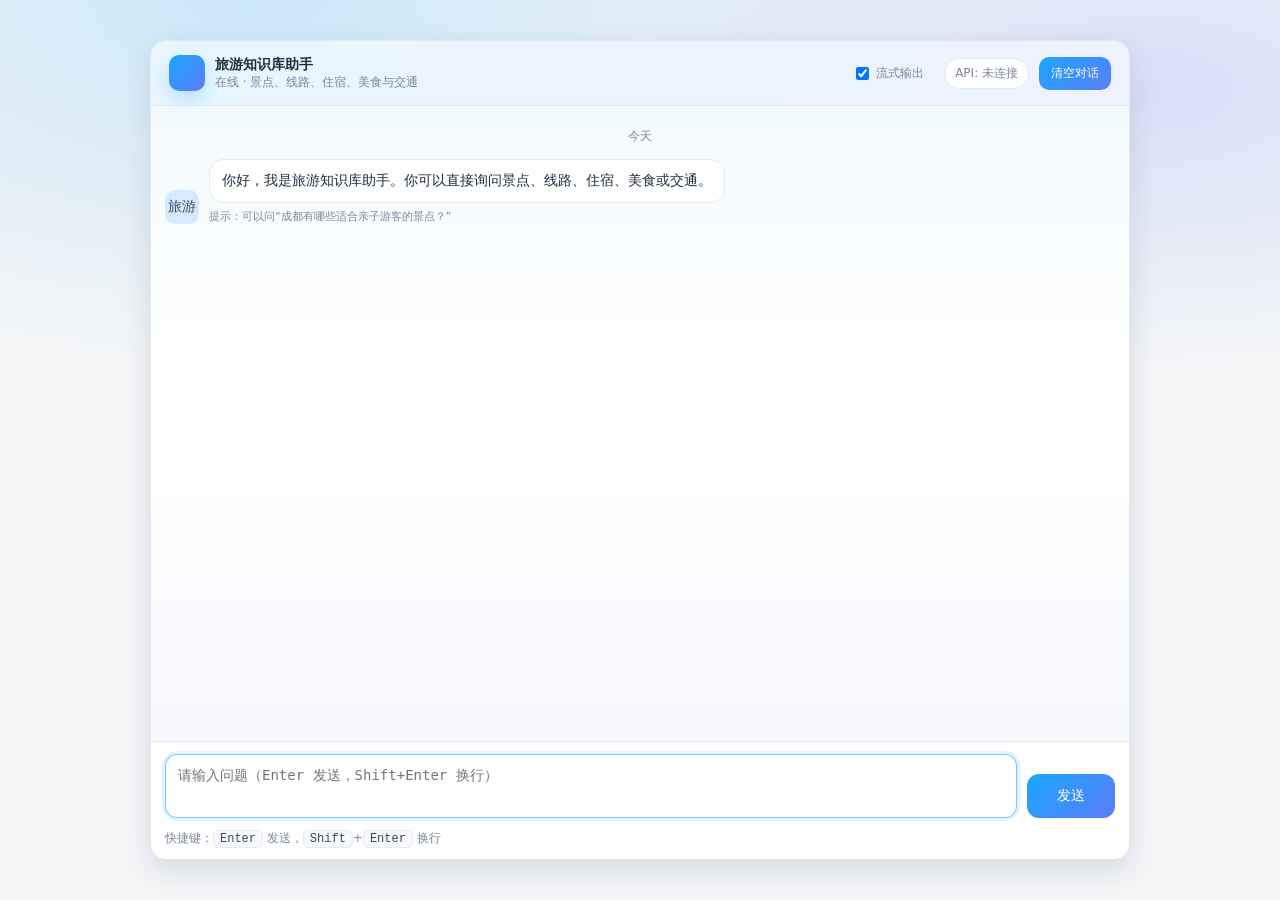
==== web/page/chat.html @ 91dfc3ae "feat: adapt knowledge base for travel" ====
<!DOCTYPE html>
<html lang="zh-CN">
<head>
  <meta charset="UTF-8" />
  <meta name="viewport" content="width=device-width,initial-scale=1.0" />
  <title>旅游知识库助手</title>
  <style>
    :root{
      --bg:#f3f5f7;
      --panel:#ffffff;
      --text:#1f2d3d;
      --muted:#7a869a;
      --brand:#1aa7ff;
      --brand2:#5b7cfa;
      --bubble-user:#1aa7ff;
      --bubble-bot:#ffffff;
      --border:#e6e9ef;
      --shadow:0 10px 30px rgba(31,45,61,.12);
    }
    *{box-sizing:border-box}
    body{
      margin:0;
      font-family: "Segoe UI", "Microsoft YaHei", system-ui, -apple-system, Arial, sans-serif;
      background: radial-gradient(1200px 600px at 20% 0%, rgba(26,167,255,.18), transparent 60%),
                  radial-gradient(1000px 500px at 90% 10%, rgba(91,124,250,.18), transparent 55%),
                  var(--bg);
      color:var(--text);
      height:100vh;
      display:flex;
      justify-content:center;
      align-items:center;
      padding:18px;
    }
    .app{
      width:100%;
      max-width:980px;
      height:min(820px, 92vh);
      background:var(--panel);
      border:1px solid var(--border);
      border-radius:16px;
      box-shadow:var(--shadow);
      overflow:hidden;
      display:flex;
      flex-direction:column;
    }
    .topbar{
      display:flex;
      align-items:center;
      gap:12px;
      padding:14px 18px;
      border-bottom:1px solid var(--border);
      background:linear-gradient(90deg, rgba(26,167,255,.10), rgba(91,124,250,.10));
    }
    .brand{
      display:flex;
      align-items:center;
      gap:10px;
      min-width:240px;
    }
    .logo{
      width:36px;height:36px;border-radius:10px;
      background:linear-gradient(135deg, var(--brand), var(--brand2));
      box-shadow:0 8px 18px rgba(26,167,255,.25);
    }
    .title{
      display:flex;
      flex-direction:column;
      line-height:1.1;
    }
    .title strong{font-size:14px}
    .title span{font-size:12px;color:var(--muted);margin-top:3px}
    .top-actions{
      margin-left:auto;
      display:flex;
      gap:10px;
      align-items:center;
    }
    .pill{
      font-size:12px;
      color:var(--muted);
      border:1px solid var(--border);
      padding:6px 10px;
      border-radius:999px;
      background:#fff;
    }
    .btn{
      border:none;
      background:linear-gradient(135deg, var(--brand), var(--brand2));
      color:#fff;
      padding:8px 12px;
      border-radius:10px;
      font-size:12px;
      cursor:pointer;
    }
    .btn:disabled{opacity:.6;cursor:not-allowed}

    .chat{
      flex:1;
      overflow:auto;
      padding:16px 14px 10px;
      background:linear-gradient(180deg, rgba(26,167,255,.05), transparent 40%),
                 linear-gradient(0deg, rgba(91,124,250,.05), transparent 45%);
    }
    .dayline{
      text-align:center;
      color:var(--muted);
      font-size:12px;
      margin:6px 0 14px;
    }
    .msg{
      display:flex;
      gap:10px;
      margin:10px 0;
      align-items:flex-end;
    }
    .msg.user{justify-content:flex-end}
    /* 关键：只让“消息内容容器”(排除头像)在 flex 中可伸缩，避免被压到“1 个字宽”导致竖排换行 */
    .msg > div:not(.avatar){
      flex:1;
      min-width:0;
    }
    .msg.user > div:not(.avatar){
      display:flex;
      flex-direction:column;
      align-items:flex-end;
    }
    .avatar{
      width:34px;height:34px;border-radius:10px;
      background:#e9eef7;
      display:flex;align-items:center;justify-content:center;
      font-size:14px;
      color:#3b4a5a;
      flex:0 0 auto;
    }
    .avatar.bot{background:linear-gradient(135deg, rgba(26,167,255,.18), rgba(91,124,250,.18))}
    .bubble{
      max-width:min(720px, 76%);
      display:inline-block;
      border-radius:14px;
      padding:10px 12px;
      border:1px solid var(--border);
      background:var(--bubble-bot);
      position:relative;
      line-height:1.55;
      font-size:14px;
      white-space:pre-wrap;
      overflow-wrap: break-word;
    }
    .msg.user .bubble{
      background:var(--bubble-user);
      color:#fff;
      border-color:transparent;
    }
    .meta{
      font-size:11px;
      color:var(--muted);
      margin-top:6px;
    }
    .msg.user .meta{color:rgba(255,255,255,.85)}
    details.progress{
      margin-top:8px;
      border:1px dashed rgba(122,134,154,.45);
      border-radius:12px;
      padding:8px 10px;
      background:rgba(122,134,154,.06);
    }
    details.progress summary{
      cursor:pointer;
      user-select:none;
      color:var(--muted);
      font-size:12px;
    }
    .progress ul{margin:8px 0 0 18px;padding:0}
    .progress li{margin:4px 0;font-size:12px;color:#56657a}

    .answer-images{
      margin-top:10px;
      display:flex;
      flex-direction:column;
      gap:10px;
    }
    .answer-images img{
      display: block;
      max-width: min(100%, 600px);
      max-height: 600px;
      width: auto;
      height: auto;
      border-radius:12px;
      border:1px solid var(--border);
      box-shadow:0 10px 24px rgba(31,45,61,.10);
      background:#fff;
    }
    .answer-images a{
      font-size:12px;
      color:var(--muted);
      text-decoration:none;
      word-break:break-all;
    }

    .typing{
      display:inline-flex;gap:6px;align-items:center;
    }
    .dot{
      width:7px;height:7px;border-radius:50%;
      background:#9aa6b2;
      animation:bounce 1.2s infinite ease-in-out;
    }
    .dot:nth-child(2){animation-delay:.15s}
    .dot:nth-child(3){animation-delay:.3s}
    @keyframes bounce{
      0%,80%,100%{transform:translateY(0);opacity:.6}
      40%{transform:translateY(-5px);opacity:1}
    }

    .composer{
      border-top:1px solid var(--border);
      padding:12px 14px;
      display:flex;
      gap:10px;
      align-items:flex-end;
      background:#fff;
    }
    textarea{
      flex:1;
      resize:none;
      min-height:44px;
      max-height:140px;
      padding:10px 12px;
      border-radius:12px;
      border:1px solid var(--border);
      outline:none;
      font-size:14px;
      line-height:1.5;
    }
    textarea:focus{border-color:rgba(26,167,255,.6); box-shadow:0 0 0 3px rgba(26,167,255,.12)}
    .send{
      width:88px;
      height:44px;
      border:none;
      border-radius:12px;
      cursor:pointer;
      font-size:14px;
      color:#fff;
      background:linear-gradient(135deg, var(--brand), var(--brand2));
    }
    .send:disabled{opacity:.6;cursor:not-allowed}
    .hint{
      padding:0 14px 12px;
      color:var(--muted);
      font-size:12px;
      background:#fff;
    }
    .kbd{
      font-family: ui-monospace, SFMono-Regular, Menlo, Monaco, Consolas, "Liberation Mono", monospace;
      border:1px solid var(--border);
      padding:1px 6px;
      border-radius:6px;
      background:#f7f9fc;
      color:#3b4a5a;
    }
  </style>
</head>
<body>
  <div class="app">
    <div class="topbar">
      <div class="brand">
        <div class="logo"></div>
        <div class="title">
          <strong>旅游知识库助手</strong>
          <span id="subTitle">在线 · 景点、线路、住宿、美食与交通</span>
        </div>
      </div>
      <div class="top-actions">
        <label style="font-size:12px;display:flex;align-items:center;gap:4px;cursor:pointer;user-select:none;color:var(--muted);margin-right:10px;">
          <input type="checkbox" id="streamToggle" checked> 流式输出
        </label>
        <span class="pill" id="apiPill">API: 未连接</span>
        <button class="btn" id="btnClear">清空对话</button>
      </div>
    </div>

    <div class="chat" id="chat">
      <div class="dayline">今天</div>
      <div class="msg bot">
        <div class="avatar bot">旅游</div>
        <div>
          <div class="bubble">你好，我是旅游知识库助手。你可以直接询问景点、线路、住宿、美食或交通。</div>
          <div class="meta">提示：可以问“成都有哪些适合亲子游客的景点？”</div>
        </div>
      </div>
    </div>

    <div class="composer">
      <textarea id="input" placeholder="请输入问题（Enter 发送，Shift+Enter 换行）"></textarea>
      <button class="send" id="send">发送</button>
    </div>
    <div class="hint">快捷键：<span class="kbd">Enter</span> 发送，<span class="kbd">Shift</span>+<span class="kbd">Enter</span> 换行</div>
  </div>

  <script>

    // 模拟后端API地址
    const API_BASE = 'http://127.0.0.1:8001';

    // 默认同源；如你把页面单独打开（file://），可改成 http://127.0.0.1:8001
    //const API_BASE = `${location.protocol}//${location.host}`.includes('http') ? `${location.protocol}//${location.host}` : 'http://127.0.0.1:8001';
    const chatEl = document.getElementById('chat');
    const inputEl = document.getElementById('input');
    const sendBtn = document.getElementById('send');
    const apiPill = document.getElementById('apiPill');
    const btnClear = document.getElementById('btnClear');
    const streamToggle = document.getElementById('streamToggle');

    // Session ID Logic
    let sessionId = localStorage.getItem('kb_session_id');
    if (!sessionId) {
      sessionId = 'sess-' + Math.random().toString(36).slice(2) + Date.now().toString(36);
      localStorage.setItem('kb_session_id', sessionId);
    }

    function scrollToBottom(){
      chatEl.scrollTop = chatEl.scrollHeight;
    }
    function nowTime(){
      const d = new Date();
      return d.toLocaleTimeString('zh-CN', {hour:'2-digit', minute:'2-digit'});
    }
    function formatTime(ts){
      if(!ts) return nowTime();
      const d = new Date(Number(ts) * 1000);
      if(Number.isNaN(d.getTime())) return nowTime();
      return d.toLocaleTimeString('zh-CN', {hour:'2-digit', minute:'2-digit'});
    }
    function escapeHtml(str){
      return String(str)
        .replaceAll('&','&amp;')
        .replaceAll('<','&lt;')
        .replaceAll('>','&gt;')
        .replaceAll('"','&quot;')
        .replaceAll("'","&#039;");
    }

    function isImageUrl(url){
      // 增加宽松度，有些 url 可能后面跟了奇怪的参数
      // 只要包含 .jpg .png 等扩展名，且后面是 ? # 或 结束，或者被某些标点截断前
      // 简单判断：路径部分以图片后缀结尾
      try {
        const u = new URL(url);
        return /\.(png|jpe?g|gif|webp|bmp|svg)$/i.test(u.pathname);
      } catch (e) {
        // 如果 new URL 失败（比如相对路径或非法字符），退回正则匹配
        return /\.(png|jpe?g|gif|webp|bmp|svg)(\?|#|$)/i.test(url || '');
      }
    }

    function normalizeUrl(rawUrl){
      const s = String(rawUrl || '').trim();
      if(!s) return '';
      // 尽量保留原始 URL，但把空格编码，避免 img src 失败
      return s.replace(/\s/g, '%20');
    }

    function dedupeKeepOrder(arr){
      const seen = new Set();
      const out = [];
      for(const x of (Array.isArray(arr) ? arr : [])){
        const v = String(x || '');
        if(!v) continue;
        if(seen.has(v)) continue;
        seen.add(v);
        out.push(v);
      }
      return out;
    }

    function extractUrlsLoose(text){
      const s = String(text || '');
      // 简单正则提取：匹配 http/https 开头，直到遇到空白字符
      // [^\s] 包含中文、特殊符号等，直到遇到换行或空格
      const regex = /(https?:\/\/[^\s]+)/g;
      const matches = s.match(regex) || [];
      const urls = [];
      
      // 去除首尾标点
      const trimTailPunct = (u) => String(u || '').replace(/[)\]}'">，。,;；\]】）＞]+$/g, '');
      const trimHeadPunct = (u) => String(u || '').replace(/^[<([{'"]+|^[＜（【\[]+/g, '');

      for(const m of matches){
        let u = trimHeadPunct(trimTailPunct(m));
        // 简单清洗可能混入的结尾
        if(u) urls.push(u);
      }
      return dedupeKeepOrder(urls);
    }

    function parseImagesFromTextLoosely(text){
      const urls = extractUrlsLoose(text).filter(isImageUrl);
      return dedupeKeepOrder(urls);
    }

    function findLastImageMarkerIndex(raw){
      const s = String(raw || '');
      // 支持多种写法：【图片】、【 图片 】、[图片]、[ 图片 ]
      const re = /【\s*图片\s*】|\[\s*图片\s*\]/g;
      let m;
      let lastIdx = -1;
      let lastLen = 0;
      while((m = re.exec(s)) !== null){
        lastIdx = m.index;
        lastLen = m[0].length;
      }
      return { idx: lastIdx, len: lastLen };
    }

    function parseAnswerAndImages(text){
      const raw = String(text || '');
      const { idx, len } = findLastImageMarkerIndex(raw);
      if(idx === -1) return { text: raw, images: [] };

      const before = raw.slice(0, idx).trimEnd();
      const after = raw.slice(idx + len).trim();
      const urls = [];

      // 优先按“每行一个 URL”的方式解析，允许 URL 中包含空格
      const lines = after.split(/\r?\n/).map(l => l.trim()).filter(Boolean);
      for(const line of lines){
        if(line.startsWith('http://') || line.startsWith('https://')){
          urls.push(line);
        }else{
          // 兼容同一行包含多个 URL 的情况
          const matches = extractUrlsLoose(line);
          for(const u of matches){
            urls.push(u);
          }
        }
      }

      // 去重保序 + 过滤图片链接
      const seen = new Set();
      const images = [];
      for(const u of urls){
        const normalized = normalizeUrl(u);
        if(!isImageUrl(normalized)) continue;
        if(seen.has(normalized)) continue;
        seen.add(normalized);
        images.push(normalized);
      }
      return { text: before, images };
    }

    function shouldShowImagesByAnswer(answerText){
      const t = String(answerText || '');
      // 常见“需要看图/见图/如下图”的表述
      const keywords = [
        '如图', '如下图', '见图', '见下图', '下图', '上图',
        '图片', '示意图', '结构图', '外观', '接线图', '电路图', '原理图', '安装图', '尺寸图', '截图'
      ];
      return keywords.some(k => t.includes(k));
    }

    function renderAnswerWithImages(containerEl, answerText, candidateImageUrls){
      const { text, images: imagesFromBlock } = parseAnswerAndImages(answerText);
      const candidates = Array.isArray(candidateImageUrls)
        ? candidateImageUrls.map(normalizeUrl).filter(isImageUrl)
        : [];
      const hasBlockImages = imagesFromBlock && imagesFromBlock.length > 0;
      
      // 使用宽松提取
      const looseImages = extractUrlsLoose(answerText).map(normalizeUrl).filter(isImageUrl);
      
      // 只要后端给了候选图片，就展示（避免答案没写“如图”但用户仍需要看图）
      // 或者从文本里提取到了图片 URL
      const shouldShow = hasBlockImages || (candidates.length > 0) || (looseImages.length > 0);
      
      // 优先级：Block 显式标记 > 后端候选 > 文本宽松提取
      // 注意：这里做个并集可能更好，防止漏掉
      const allImages = new Set([
          ...(hasBlockImages ? imagesFromBlock : []),
          ...candidates,
          ...looseImages
      ]);
      const images = Array.from(allImages);

      containerEl.textContent = '';

      if((text || '').trim().length > 0){
        const textEl = document.createElement('div');
        textEl.className = 'answer-text';
        textEl.textContent = text;
        containerEl.appendChild(textEl);
      }else{
        const textEl = document.createElement('div');
        textEl.className = 'answer-text';
        textEl.textContent = '（已完成，但未返回答案）';
        containerEl.appendChild(textEl);
      }

      if(images && images.length > 0){
        const imgWrap = document.createElement('div');
        imgWrap.className = 'answer-images';
        for(const url of images){
          const safeUrl = normalizeUrl(url);
          const img = document.createElement('img');
          img.loading = 'lazy';
          img.src = safeUrl;
          img.alt = '参考图片';
          img.referrerPolicy = 'no-referrer';
          img.addEventListener('error', () => {
            img.style.display = 'none';
          });
          imgWrap.appendChild(img);

          const link = document.createElement('a');
          link.href = safeUrl;
          link.target = '_blank';
          link.rel = 'noopener noreferrer';
          link.textContent = url;
          imgWrap.appendChild(link);
        }
        containerEl.appendChild(imgWrap);
      }
    }

    function addUserMsg(text){
      const html = `
        <div class="msg user">
          <div>
            <div class="bubble">${escapeHtml(text)}</div>
            <div class="meta">${nowTime()}</div>
          </div>
          <div class="avatar">我</div>
        </div>
      `;
      chatEl.insertAdjacentHTML('beforeend', html);
      scrollToBottom();
    }

    function addUserMsgWithTime(text, ts){
      const html = `
        <div class="msg user">
          <div>
            <div class="bubble">${escapeHtml(text)}</div>
            <div class="meta">${formatTime(ts)}</div>
          </div>
          <div class="avatar">我</div>
        </div>
      `;
      chatEl.insertAdjacentHTML('beforeend', html);
      scrollToBottom();
    }

    function addBotMsgWithTime(text, ts, imageUrls){
      const id = 'bot-his-' + Math.random().toString(36).slice(2);
      const html = `
        <div class="msg bot" id="${id}">
          <div class="avatar bot">知识库</div>
          <div>
            <div class="bubble"><div class="answer"></div></div>
            <div class="meta">${formatTime(ts)}</div>
          </div>
        </div>
      `;
      chatEl.insertAdjacentHTML('beforeend', html);
      const el = document.getElementById(id);
      if(el){
        const answerEl = el.querySelector('.answer');
        renderAnswerWithImages(answerEl, text || '', imageUrls || []);
      }
      scrollToBottom();
    }

    function addBotMsgSkeleton(){
      const id = 'bot-' + Math.random().toString(36).slice(2);
      const html = `
        <div class="msg bot" id="${id}">
          <div class="avatar bot">知识库</div>
          <div style="min-width: 180px;">
            <div class="bubble">
              <span class="typing"><span class="dot"></span><span class="dot"></span><span class="dot"></span></span>
              <details class="progress" open>
                <summary>阶段进度（等待中）</summary>
                <ul></ul>
              </details>
            </div>
            <div class="meta">${nowTime()}</div>
          </div>
        </div>
      `;
      chatEl.insertAdjacentHTML('beforeend', html);
      scrollToBottom();
      return document.getElementById(id);
    }

    function renderProgress(botMsgEl, doneList, runningList, status){
      const details = botMsgEl.querySelector('details.progress');
      const summary = details.querySelector('summary');
      const ul = details.querySelector('ul');
      const done = Array.isArray(doneList) ? doneList : [];
      const running = Array.isArray(runningList) ? runningList : [];
      const totalDone = done.length;
      const totalRun = running.length;

      const statusMap = {
        'processing': '处理中',
        'completed': '已完成',
        'failed': '失败',
        'pending': '等待中',
      };
      const displayStatus = statusMap[status] || status || 'unknown';

      summary.textContent = `阶段进度（已完成${totalDone}，进行中${totalRun}，状态：${displayStatus}）`;

      const lines = [
        ...done.map(x => `✅ ${x}`),
        ...running.map(x => `⏳ ${x}`)
      ];
      ul.innerHTML = '';
      if(lines.length === 0){
        ul.insertAdjacentHTML('beforeend', '<li>暂无进度</li>');
      }else{
        for(const line of lines){
          ul.insertAdjacentHTML('beforeend', `<li>${escapeHtml(line)}</li>`);
        }
      }
    }

    function finalizeBotAnswer(botMsgEl, answer, error, imageUrls){
      const bubble = botMsgEl.querySelector('.bubble');
      const progress = botMsgEl.querySelector('details.progress');
      const err = (error || '').trim();

      if(err){
        const progressEl = progress ? progress : null;
        if(progressEl) {
            progressEl.remove();
            progressEl.removeAttribute('open');
        }
        bubble.textContent = '';
        const errEl = document.createElement('div');
        errEl.className = 'answer';
        errEl.textContent = `抱歉，本次处理失败：\n${err}`;
        bubble.appendChild(errEl);
        if(progressEl) bubble.appendChild(progressEl);
        return;
      }

      const progressEl = progress ? progress : null;
      if(progressEl) {
        progressEl.remove();
        progressEl.removeAttribute('open'); // 完成后自动收起
      }
      bubble.textContent = '';
      const answerEl = document.createElement('div');
      answerEl.className = 'answer';
      bubble.appendChild(answerEl);
      renderAnswerWithImages(answerEl, answer || '', imageUrls || []);
      if(progressEl) bubble.appendChild(progressEl);
    }

    async function apiHealth(){
      try{
        const res = await fetch(`${API_BASE}/health`);
        if(!res.ok) throw new Error('health not ok');
        apiPill.textContent = `API: 已连接`;
      }catch(e){
        apiPill.textContent = `API: 未连接`;
      }
    }

    async function loadHistory(){
      try{
        const res = await fetch(`${API_BASE}/history/${sessionId}`);
        if(!res.ok) return;
        const data = await res.json();
        const items = Array.isArray(data.items) ? data.items : [];
        if(items.length === 0) return;
        // 保留首条欢迎消息，其余先清空再渲染历史
        const nodes = Array.from(chatEl.querySelectorAll('.msg'));
        for(let i=1;i<nodes.length;i++) nodes[i].remove();
        for(const item of items){
          if(item.role === 'user'){
            addUserMsgWithTime(item.text || '', item.ts);
          }else{
            addBotMsgWithTime(item.text || '', item.ts, item.image_urls || []);
          }
        }
        scrollToBottom();
      }catch(_){}
    }

    async function submitQuery(text){
      const isStream = streamToggle.checked;
      const res = await fetch(`${API_BASE}/query`, {
        method: 'POST',
        headers: {'Content-Type':'application/json'},
        body: JSON.stringify({
          query: text,
          session_id: sessionId,
          is_stream: isStream
        })
      });
      if(!res.ok){
        const msg = await res.text();
        throw new Error(msg || '请求失败');
      }
      return await res.json();
    }

    async function poll(taskId, botMsgEl){
      const typing = botMsgEl.querySelector('.typing');
      const interval = setInterval(async () => {
        try{
          const res = await fetch(`${API_BASE}/status/${taskId}`);
          const data = await res.json();
          renderProgress(botMsgEl, data.done_list, data.running_list, data.status);

          if(data.status === 'completed'){
            if(typing) typing.remove();
            finalizeBotAnswer(botMsgEl, data.answer, data.error, data.image_urls || []);
            clearInterval(interval);
            sendBtn.disabled = false;
          }else if(data.status === 'failed'){
            if(typing) typing.remove();
            finalizeBotAnswer(botMsgEl, data.answer, data.error || 'failed', data.image_urls || []);
            clearInterval(interval);
            sendBtn.disabled = false;
          }
        }catch(e){
          // 轮询错误不立刻终止，让用户稍后重试
        }
      }, 1200);
    }

    async function onSend(){
      console.log('[perf] A onSend start', performance.now());
      const text = (inputEl.value || '').trim();
      if(!text) return;
      inputEl.value = '';
      addUserMsg(text);
      const botMsgEl = addBotMsgSkeleton();
      sendBtn.disabled = true;

      try{
        const isStream = streamToggle.checked;
        console.log('[perf] B submitQuery start', performance.now(), { isStream });
        const data = await submitQuery(text);
        console.log('[perf] B submitQuery end', performance.now(), data);
        
        // 渲染初始状态
        renderProgress(botMsgEl, [], [], 'pending');

        if (!isStream) {
          // 非流式：直接拿到结果
          // data: { session_id, answer, done_list, error, message }
          renderProgress(botMsgEl, data.done_list || [], [], 'completed');
          finalizeBotAnswer(botMsgEl, data.answer, data.error, data.image_urls || []);
          sendBtn.disabled = false;
          return;
        }

        // 流式：SSE
        const { session_id } = data; // 此时 backend 返回 session_id
        
        const bubble = botMsgEl.querySelector('.bubble');
        let answerEl = bubble.querySelector('.answer');
        if(!answerEl){
          answerEl = document.createElement('div');
          answerEl.className = 'answer';
          bubble.insertBefore(answerEl, bubble.firstChild);
        }

        const es = new EventSource(`${API_BASE}/stream/${session_id}`);
        console.log('[perf] C EventSource created', performance.now(), { session_id });
        let rawAnswerText = '';

        es.addEventListener('progress', (e) => {
          try{
            const d = JSON.parse(e.data || '{}');
            renderProgress(botMsgEl, d.done_list, d.running_list, d.status);
            // 当进度状态已完成时，提前结束“...”等待态
            if(d && d.status === 'completed'){
              const typing = botMsgEl.querySelector('.typing');
              if(typing) typing.remove();
              // 防止后端未发送 final 导致按钮一直禁用
              sendBtn.disabled = false;
            }
          }catch(_){}
        });

        es.addEventListener('delta', (e) => {
          try{
            const d = JSON.parse(e.data || '{}');
            const delta = d.delta || '';
            if(delta){
              rawAnswerText += delta;
              // 即使后端未发送 final，也尽可能在流式过程中渲染图片
              renderAnswerWithImages(answerEl, rawAnswerText, []);
              scrollToBottom();
            }
          }catch(_){}
        });

        es.addEventListener('final', (e) => {
          const typing = botMsgEl.querySelector('.typing');
          if(typing) typing.remove();
          // 收起进度条
          const progress = botMsgEl.querySelector('details.progress');
          if(progress) progress.removeAttribute('open');
          
          try{
            const d = JSON.parse(e.data || '{}');
            // 流式 delta 可能不包含“【图片】/图片列表”，最终包的 d.answer 才是完整答案；优先使用 d.answer
            const finalText = (d && typeof d.answer === 'string' && d.answer.trim().length > 0) ? d.answer : (rawAnswerText || answerEl.textContent || '');
            renderAnswerWithImages(answerEl, finalText, d.image_urls || []);
          }catch(_){}
          es.close();
          sendBtn.disabled = false;
        });

        es.addEventListener('final_answer', (e) => {
           // 响应用户的 final_answer 信号，确保图片渲染
          const typing = botMsgEl.querySelector('.typing');
          if(typing) typing.remove();
          const progress = botMsgEl.querySelector('details.progress');
          if(progress) progress.removeAttribute('open');
          
          try{
            const d = JSON.parse(e.data || '{}');
            const finalText = (d && typeof d.answer === 'string' && d.answer.trim().length > 0) ? d.answer : (rawAnswerText || answerEl.textContent || '');
            renderAnswerWithImages(answerEl, finalText, d.image_urls || []);
          }catch(_){}
          es.close();
          sendBtn.disabled = false;
        });

        es.addEventListener('error', (e) => {
          const typing = botMsgEl.querySelector('.typing');
          if(typing) typing.remove();
          // 收起进度条
          const progress = botMsgEl.querySelector('details.progress');
          if(progress) progress.removeAttribute('open');

          try{
            const msg = e && e.data ? (JSON.parse(e.data).error || 'SSE 连接中断/失败') : 'SSE 连接中断/失败';
            rawAnswerText += `\n\n（错误：${msg}）`;
            renderAnswerWithImages(answerEl, rawAnswerText, []);
          }catch(_){
            rawAnswerText += `\n\n（错误：SSE 连接中断/失败）`;
            renderAnswerWithImages(answerEl, rawAnswerText, []);
          }
          es.close();
          sendBtn.disabled = false;
        });
      }catch(e){
        const bubble = botMsgEl.querySelector('.bubble');
        const progress = botMsgEl.querySelector('details.progress');
        const typing = botMsgEl.querySelector('.typing');
        if(typing) typing.remove();
        bubble.innerHTML = `请求失败：${escapeHtml(e.message || e)}\n\n` + progress.outerHTML;
        sendBtn.disabled = false;
      }
    }

    sendBtn.addEventListener('click', onSend);
    inputEl.addEventListener('keydown', (e) => {
      if(e.key === 'Enter' && !e.shiftKey){
        e.preventDefault();
        onSend();
      }
    });
    btnClear.addEventListener('click', async () => {
      if(!confirm('确定要清空当前会话的历史记录吗？这将无法恢复。')) return;

      try {
        const res = await fetch(`${API_BASE}/history/${sessionId}`, { method: 'DELETE' });
        if(!res.ok) {
           console.error("Failed to clear history backend, status:", res.status);
           alert('服务端清空失败，仅清空本地显示');
        }
      } catch(e) {
        console.error("Failed to clear history backend", e);
        alert('服务端清空失败，仅清空本地显示');
      }

      // 清空除首条欢迎消息外的内容
      const nodes = Array.from(chatEl.querySelectorAll('.msg'));
      for(let i=1;i<nodes.length;i++) nodes[i].remove();
      scrollToBottom();
    });

    apiHealth();
    setInterval(apiHealth, 5000);
    loadHistory();
    setTimeout(() => inputEl.focus(), 200);
  </script>
</body>
</html>
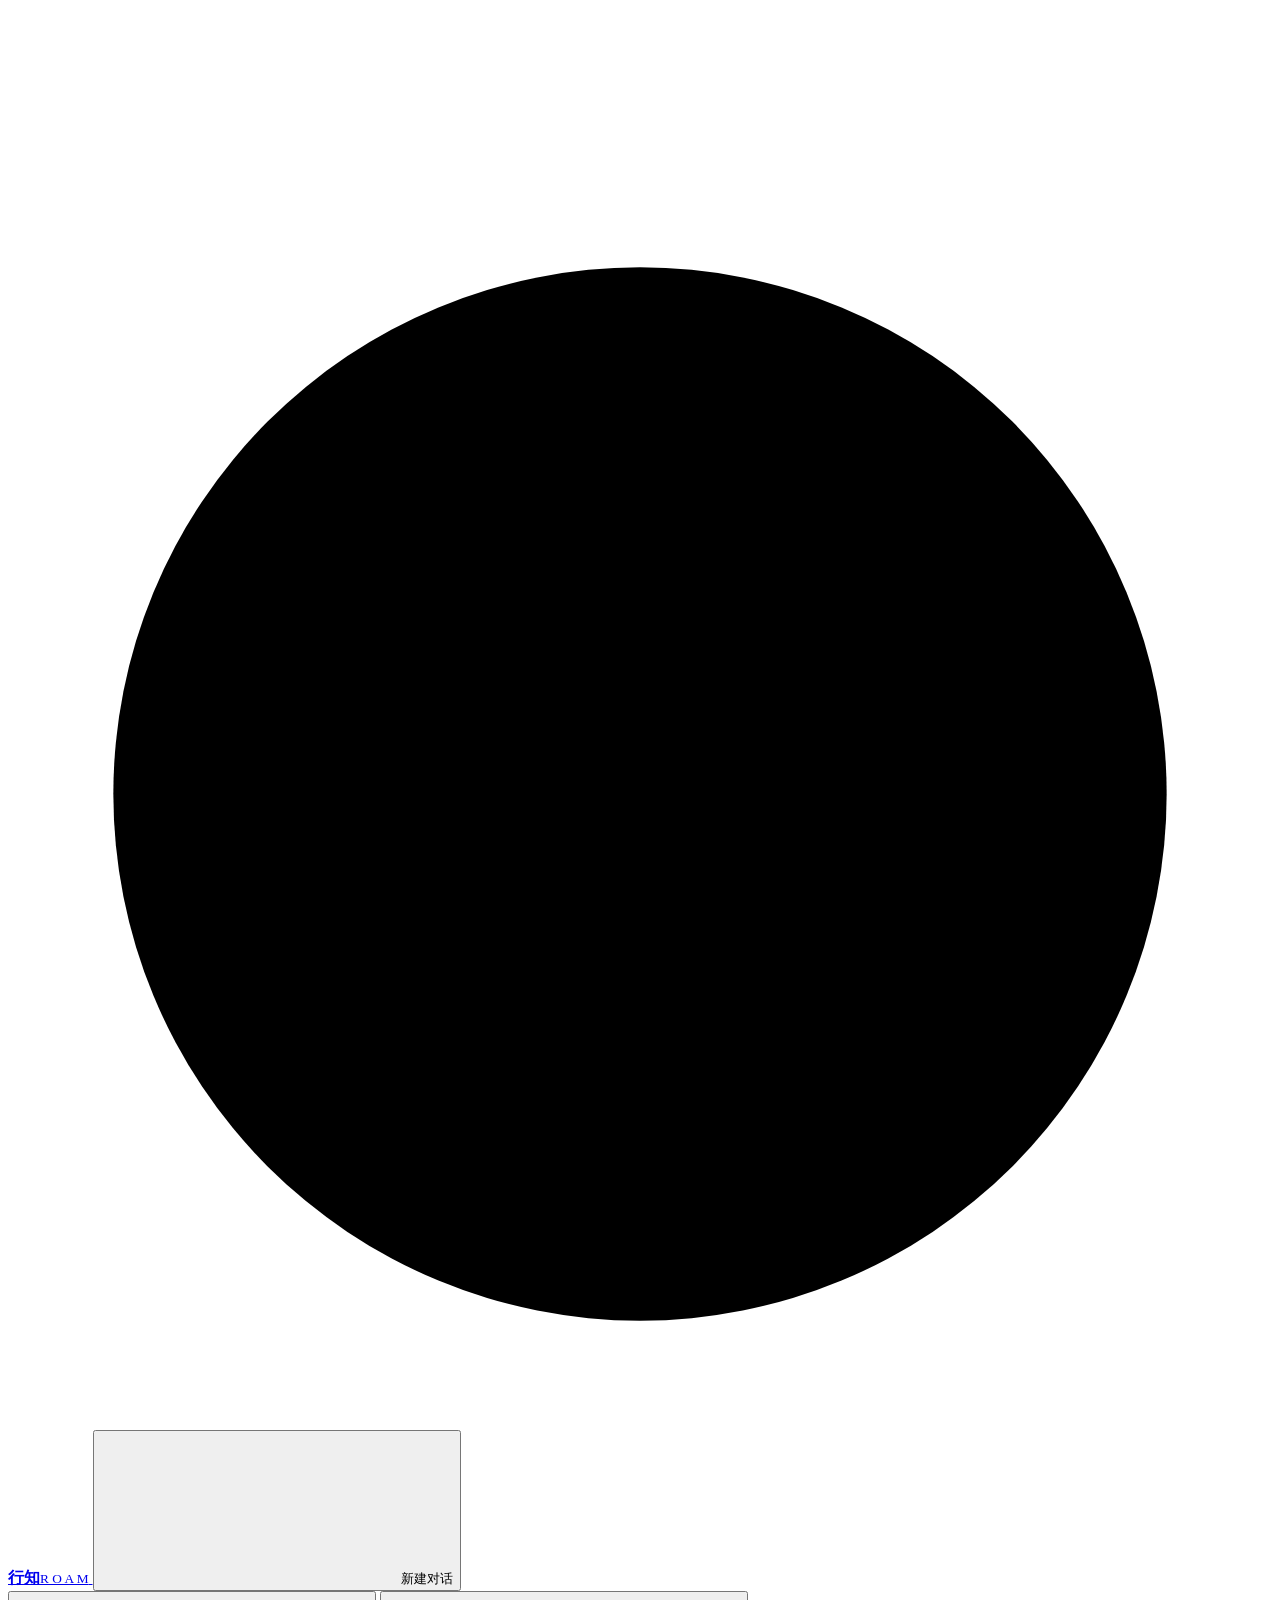
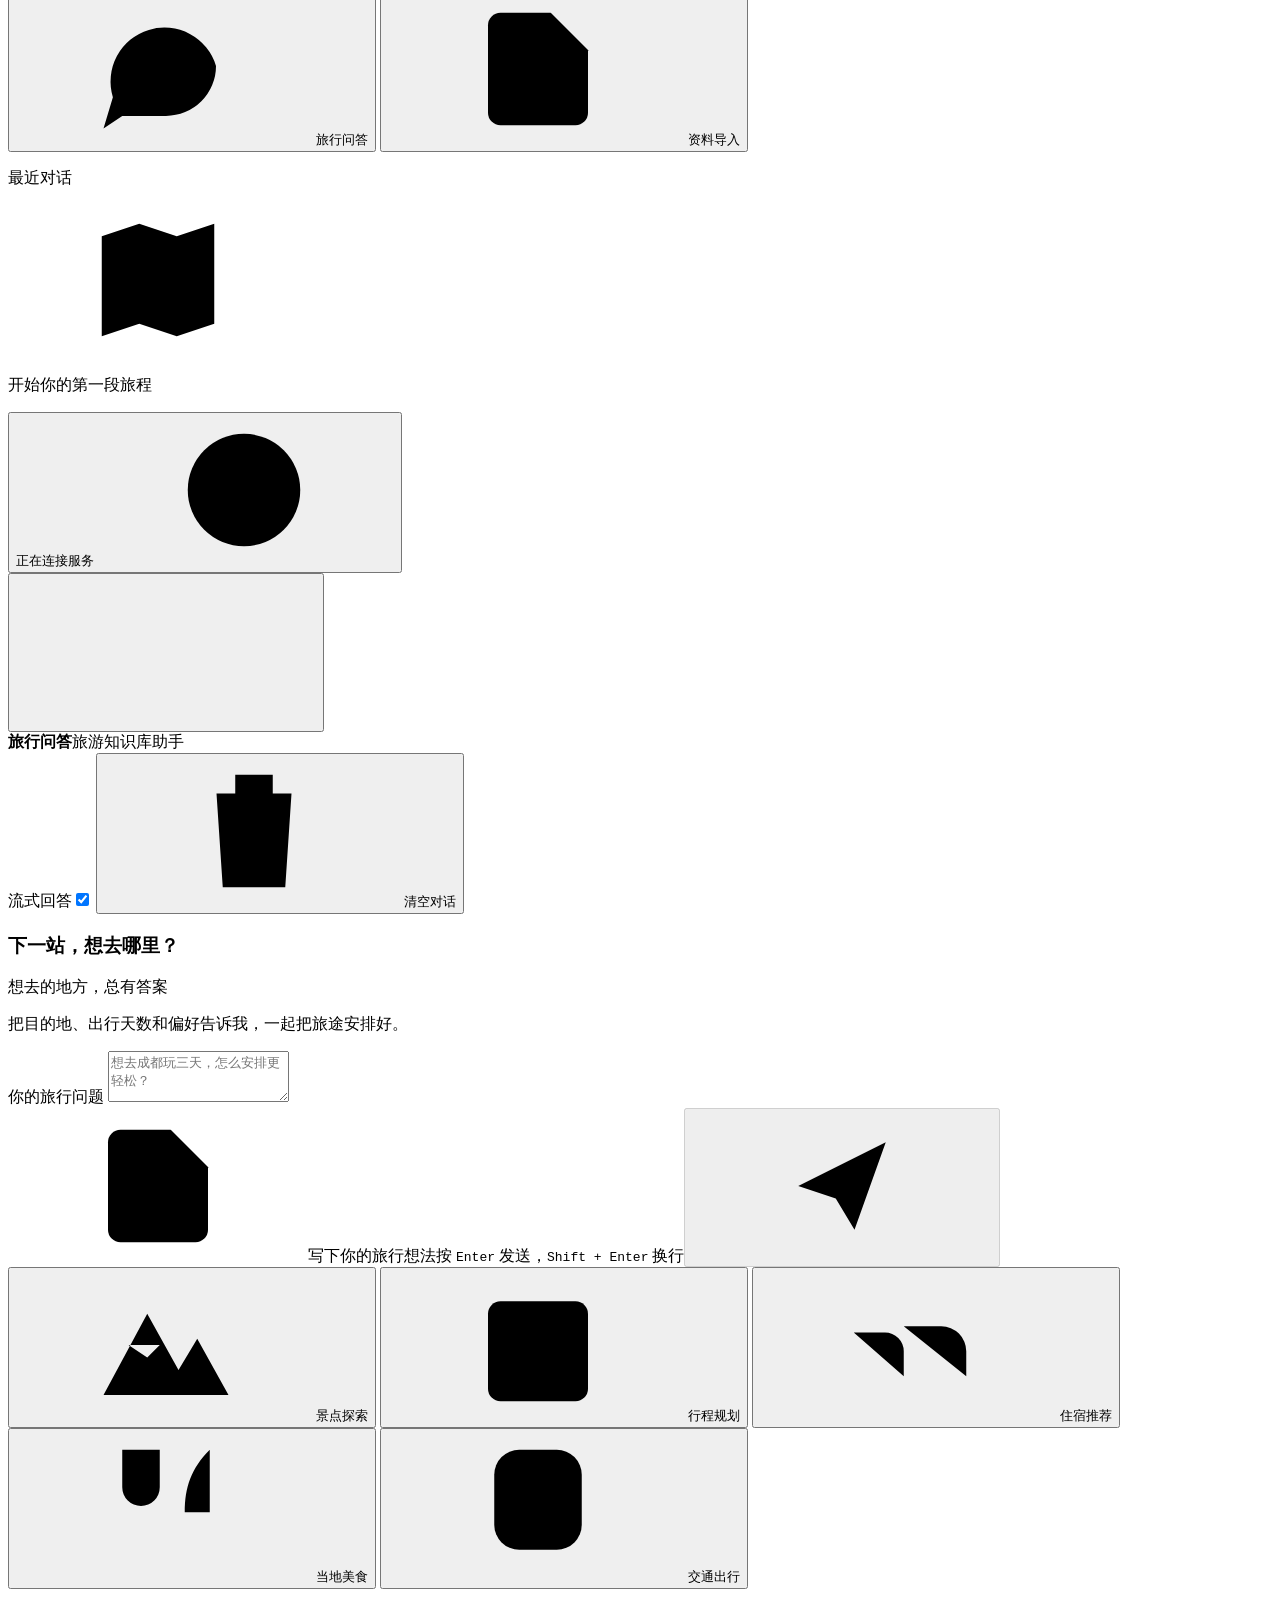
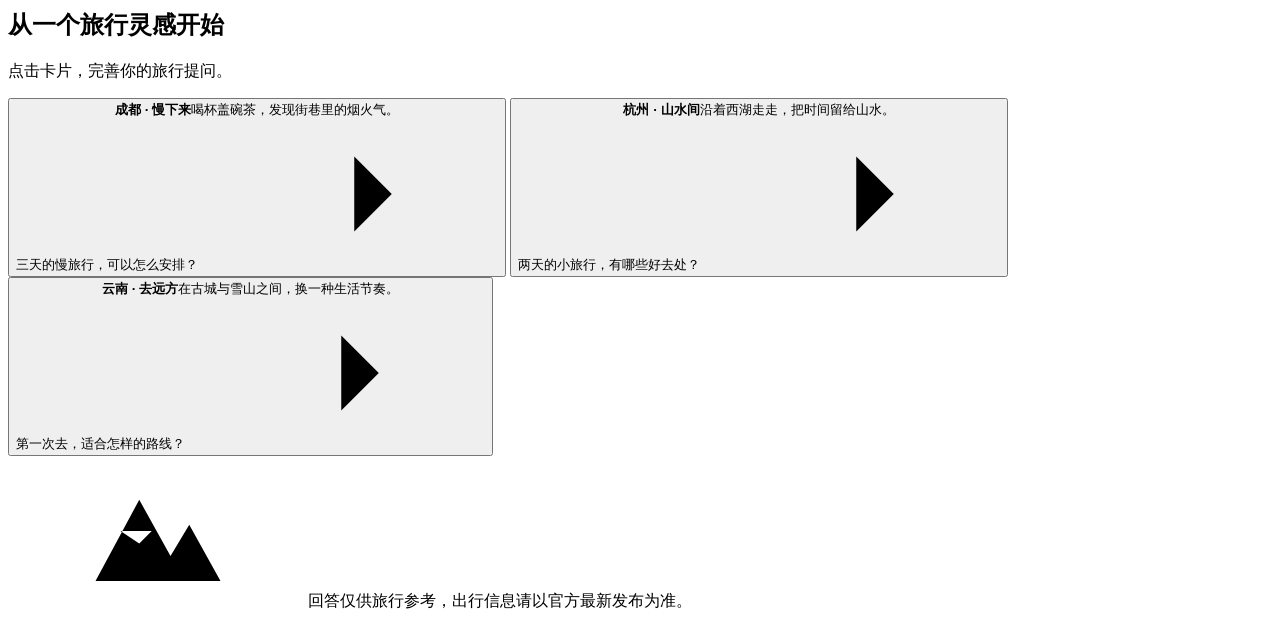
==== commit eae0a07a: "feat: publish travel RAG showcase with interactive demo and screenshots" ====
--- a/web/page/chat.html
+++ b/web/page/chat.html
@@ -1,898 +1,108 @@
 <!DOCTYPE html>
 <html lang="zh-CN">
 <head>
-  <meta charset="UTF-8" />
-  <meta name="viewport" content="width=device-width,initial-scale=1.0" />
-  <title>旅游知识库助手</title>
-  <style>
-    :root{
-      --bg:#f3f5f7;
-      --panel:#ffffff;
-      --text:#1f2d3d;
-      --muted:#7a869a;
-      --brand:#1aa7ff;
-      --brand2:#5b7cfa;
-      --bubble-user:#1aa7ff;
-      --bubble-bot:#ffffff;
-      --border:#e6e9ef;
-      --shadow:0 10px 30px rgba(31,45,61,.12);
-    }
-    *{box-sizing:border-box}
-    body{
-      margin:0;
-      font-family: "Segoe UI", "Microsoft YaHei", system-ui, -apple-system, Arial, sans-serif;
-      background: radial-gradient(1200px 600px at 20% 0%, rgba(26,167,255,.18), transparent 60%),
-                  radial-gradient(1000px 500px at 90% 10%, rgba(91,124,250,.18), transparent 55%),
-                  var(--bg);
-      color:var(--text);
-      height:100vh;
-      display:flex;
-      justify-content:center;
-      align-items:center;
-      padding:18px;
-    }
-    .app{
-      width:100%;
-      max-width:980px;
-      height:min(820px, 92vh);
-      background:var(--panel);
-      border:1px solid var(--border);
-      border-radius:16px;
-      box-shadow:var(--shadow);
-      overflow:hidden;
-      display:flex;
-      flex-direction:column;
-    }
-    .topbar{
-      display:flex;
-      align-items:center;
-      gap:12px;
-      padding:14px 18px;
-      border-bottom:1px solid var(--border);
-      background:linear-gradient(90deg, rgba(26,167,255,.10), rgba(91,124,250,.10));
-    }
-    .brand{
-      display:flex;
-      align-items:center;
-      gap:10px;
-      min-width:240px;
-    }
-    .logo{
-      width:36px;height:36px;border-radius:10px;
-      background:linear-gradient(135deg, var(--brand), var(--brand2));
-      box-shadow:0 8px 18px rgba(26,167,255,.25);
-    }
-    .title{
-      display:flex;
-      flex-direction:column;
-      line-height:1.1;
-    }
-    .title strong{font-size:14px}
-    .title span{font-size:12px;color:var(--muted);margin-top:3px}
-    .top-actions{
-      margin-left:auto;
-      display:flex;
-      gap:10px;
-      align-items:center;
-    }
-    .pill{
-      font-size:12px;
-      color:var(--muted);
-      border:1px solid var(--border);
-      padding:6px 10px;
-      border-radius:999px;
-      background:#fff;
-    }
-    .btn{
-      border:none;
-      background:linear-gradient(135deg, var(--brand), var(--brand2));
-      color:#fff;
-      padding:8px 12px;
-      border-radius:10px;
-      font-size:12px;
-      cursor:pointer;
-    }
-    .btn:disabled{opacity:.6;cursor:not-allowed}
-
-    .chat{
-      flex:1;
-      overflow:auto;
-      padding:16px 14px 10px;
-      background:linear-gradient(180deg, rgba(26,167,255,.05), transparent 40%),
-                 linear-gradient(0deg, rgba(91,124,250,.05), transparent 45%);
-    }
-    .dayline{
-      text-align:center;
-      color:var(--muted);
-      font-size:12px;
-      margin:6px 0 14px;
-    }
-    .msg{
-      display:flex;
-      gap:10px;
-      margin:10px 0;
-      align-items:flex-end;
-    }
-    .msg.user{justify-content:flex-end}
-    /* 关键：只让“消息内容容器”(排除头像)在 flex 中可伸缩，避免被压到“1 个字宽”导致竖排换行 */
-    .msg > div:not(.avatar){
-      flex:1;
-      min-width:0;
-    }
-    .msg.user > div:not(.avatar){
-      display:flex;
-      flex-direction:column;
-      align-items:flex-end;
-    }
-    .avatar{
-      width:34px;height:34px;border-radius:10px;
-      background:#e9eef7;
-      display:flex;align-items:center;justify-content:center;
-      font-size:14px;
-      color:#3b4a5a;
-      flex:0 0 auto;
-    }
-    .avatar.bot{background:linear-gradient(135deg, rgba(26,167,255,.18), rgba(91,124,250,.18))}
-    .bubble{
-      max-width:min(720px, 76%);
-      display:inline-block;
-      border-radius:14px;
-      padding:10px 12px;
-      border:1px solid var(--border);
-      background:var(--bubble-bot);
-      position:relative;
-      line-height:1.55;
-      font-size:14px;
-      white-space:pre-wrap;
-      overflow-wrap: break-word;
-    }
-    .msg.user .bubble{
-      background:var(--bubble-user);
-      color:#fff;
-      border-color:transparent;
-    }
-    .meta{
-      font-size:11px;
-      color:var(--muted);
-      margin-top:6px;
-    }
-    .msg.user .meta{color:rgba(255,255,255,.85)}
-    details.progress{
-      margin-top:8px;
-      border:1px dashed rgba(122,134,154,.45);
-      border-radius:12px;
-      padding:8px 10px;
-      background:rgba(122,134,154,.06);
-    }
-    details.progress summary{
-      cursor:pointer;
-      user-select:none;
-      color:var(--muted);
-      font-size:12px;
-    }
-    .progress ul{margin:8px 0 0 18px;padding:0}
-    .progress li{margin:4px 0;font-size:12px;color:#56657a}
-
-    .answer-images{
-      margin-top:10px;
-      display:flex;
-      flex-direction:column;
-      gap:10px;
-    }
-    .answer-images img{
-      display: block;
-      max-width: min(100%, 600px);
-      max-height: 600px;
-      width: auto;
-      height: auto;
-      border-radius:12px;
-      border:1px solid var(--border);
-      box-shadow:0 10px 24px rgba(31,45,61,.10);
-      background:#fff;
-    }
-    .answer-images a{
-      font-size:12px;
-      color:var(--muted);
-      text-decoration:none;
-      word-break:break-all;
-    }
-
-    .typing{
-      display:inline-flex;gap:6px;align-items:center;
-    }
-    .dot{
-      width:7px;height:7px;border-radius:50%;
-      background:#9aa6b2;
-      animation:bounce 1.2s infinite ease-in-out;
-    }
-    .dot:nth-child(2){animation-delay:.15s}
-    .dot:nth-child(3){animation-delay:.3s}
-    @keyframes bounce{
-      0%,80%,100%{transform:translateY(0);opacity:.6}
-      40%{transform:translateY(-5px);opacity:1}
-    }
-
-    .composer{
-      border-top:1px solid var(--border);
-      padding:12px 14px;
-      display:flex;
-      gap:10px;
-      align-items:flex-end;
-      background:#fff;
-    }
-    textarea{
-      flex:1;
-      resize:none;
-      min-height:44px;
-      max-height:140px;
-      padding:10px 12px;
-      border-radius:12px;
-      border:1px solid var(--border);
-      outline:none;
-      font-size:14px;
-      line-height:1.5;
-    }
-    textarea:focus{border-color:rgba(26,167,255,.6); box-shadow:0 0 0 3px rgba(26,167,255,.12)}
-    .send{
-      width:88px;
-      height:44px;
-      border:none;
-      border-radius:12px;
-      cursor:pointer;
-      font-size:14px;
-      color:#fff;
-      background:linear-gradient(135deg, var(--brand), var(--brand2));
-    }
-    .send:disabled{opacity:.6;cursor:not-allowed}
-    .hint{
-      padding:0 14px 12px;
-      color:var(--muted);
-      font-size:12px;
-      background:#fff;
-    }
-    .kbd{
-      font-family: ui-monospace, SFMono-Regular, Menlo, Monaco, Consolas, "Liberation Mono", monospace;
-      border:1px solid var(--border);
-      padding:1px 6px;
-      border-radius:6px;
-      background:#f7f9fc;
-      color:#3b4a5a;
-    }
-  </style>
+  <meta charset="UTF-8">
+  <meta name="viewport" content="width=device-width, initial-scale=1">
+  <meta name="theme-color" content="#245b49">
+  <title>行知 · 旅游知识库助手</title>
+  <link rel="icon" href="data:image/svg+xml,%3Csvg xmlns='http://www.w3.org/2000/svg' viewBox='0 0 64 64'%3E%3Crect width='64' height='64' rx='18' fill='%23245b49'/%3E%3Cpath d='M32 10 43 43 32 36 21 43Z' fill='%23fff'/%3E%3C/svg%3E">
+  <link rel="stylesheet" href="/assets/travel.css">
+  <script type="module" src="/assets/chat.js"></script>
 </head>
 <body>
-  <div class="app">
-    <div class="topbar">
-      <div class="brand">
-        <div class="logo"></div>
-        <div class="title">
-          <strong>旅游知识库助手</strong>
-          <span id="subTitle">在线 · 景点、线路、住宿、美食与交通</span>
+  <svg class="icon-defs" aria-hidden="true" xmlns="http://www.w3.org/2000/svg"><defs>
+    <symbol id="i-plus" viewBox="0 0 24 24"><path d="M12 5v14M5 12h14"/></symbol>
+    <symbol id="i-chat" viewBox="0 0 24 24"><path d="M20 11.5a8 8 0 0 1-8 8H5l-3 2 1.5-5A8 8 0 1 1 20 11.5Z"/><path d="M7 11h.01M11 11h.01M15 11h.01"/></symbol>
+    <symbol id="i-file" viewBox="0 0 24 24"><path d="M14 3H6a2 2 0 0 0-2 2v14a2 2 0 0 0 2 2h12a2 2 0 0 0 2-2V9Z"/><path d="M14 3v6h6M8 13h8M8 17h6"/></symbol>
+    <symbol id="i-arrow" viewBox="0 0 24 24"><path d="m5 12 14 0M13 6l6 6-6 6"/></symbol>
+    <symbol id="i-send" viewBox="0 0 24 24"><path d="m5 12 14-7-5 14-3-5-6-2Zm6 2 8-9"/></symbol>
+    <symbol id="i-mountain" viewBox="0 0 24 24"><path d="m2 20 7-13 5 9 3-5 5 9H2ZM6 12l3 2 2-2"/></symbol>
+    <symbol id="i-calendar" viewBox="0 0 24 24"><rect x="4" y="5" width="16" height="16" rx="2"/><path d="M8 3v4M16 3v4M4 11h16M8 15h3M8 18h6"/></symbol>
+    <symbol id="i-bed" viewBox="0 0 24 24"><path d="M3 7v14M21 11v10M3 17h18M3 10h5a3 3 0 0 1 3 3v4M11 9h6a4 4 0 0 1 4 4v4"/></symbol>
+    <symbol id="i-food" viewBox="0 0 24 24"><path d="M5 3v6a3 3 0 0 0 6 0V3M8 3v18M19 3c-3 3-4 6-4 10h4V3Zm0 10v8"/></symbol>
+    <symbol id="i-train" viewBox="0 0 24 24"><rect x="5" y="3" width="14" height="16" rx="4"/><path d="M5 11h14M12 3v8M8 15h.01M16 15h.01M8 19l-2 3M16 19l2 3"/></symbol>
+    <symbol id="i-map" viewBox="0 0 24 24"><path d="m3 5 6-2 6 2 6-2v16l-6 2-6-2-6 2V5ZM9 3v16M15 5v16"/></symbol>
+    <symbol id="i-trash" viewBox="0 0 24 24"><path d="M4 6h16M9 6V3h6v3M6 6l1 15h10l1-15M10 10v7M14 10v7"/></symbol>
+    <symbol id="i-menu" viewBox="0 0 24 24"><path d="M4 6h16M4 12h16M4 18h16"/></symbol>
+    <symbol id="i-upload" viewBox="0 0 24 24"><path d="M12 16V3m-5 5 5-5 5 5M4 15v5a1 1 0 0 0 1 1h14a1 1 0 0 0 1-1v-5"/></symbol>
+    <symbol id="i-info" viewBox="0 0 24 24"><circle cx="12" cy="12" r="9"/><path d="M12 11v6M12 7h.01"/></symbol>
+  </defs></svg>
+  <div class="app-shell">
+    <button class="sidebar-scrim" id="sidebarScrim" aria-label="关闭导航" hidden></button>
+    <aside class="sidebar" id="sidebar" aria-label="主导航">
+      <a class="brand" href="/chat.html" aria-label="行知首页">
+        <svg class="brand-mark" viewBox="0 0 48 48" aria-hidden="true"><circle cx="24" cy="24" r="20"/><path d="M24 1v7M24 40v7M1 24h7M40 24h7"/><path class="compass-needle" d="m24 10 7 23-7-5-7 5Z"/></svg>
+        <span><strong>行知</strong><small>R O A M</small></span>
+      </a>
+      <button class="new-chat" id="newChat"><svg><use href="#i-plus"/></svg>新建对话</button>
+      <nav class="primary-nav">
+        <button class="nav-item active" id="chatNav" aria-current="page"><svg><use href="#i-chat"/></svg>旅行问答</button>
+        <button class="nav-item" id="importNav"><svg><use href="#i-file"/></svg>资料导入</button>
+      </nav>
+      <div class="recent-section">
+        <p class="section-label">最近对话</p>
+        <div id="recentList" class="recent-list"></div>
+        <div class="recent-empty" id="recentEmpty"><svg><use href="#i-map"/></svg><p>开始你的第一段旅程</p></div>
+      </div>
+      <div class="sidebar-footer">
+        <button id="connectionStatus" class="connection-status" title="此状态仅表示问答服务连接，不代表知识库检索可用。"><span class="status-dot"></span><span id="connectionText">正在连接服务</span><svg><use href="#i-info"/></svg></button>
+      </div>
+    </aside>
+    <main class="workspace">
+      <header class="topbar">
+        <button class="icon-button mobile-menu" id="menuButton" aria-label="打开导航" aria-expanded="false" aria-controls="sidebar"><svg><use href="#i-menu"/></svg></button>
+        <div class="page-title"><strong id="pageTitle">旅行问答</strong><span>旅游知识库助手</span></div>
+        <div class="top-actions" id="chatActions">
+          <label class="stream-control"><span>流式回答</span><input id="streamToggle" type="checkbox" role="switch" checked><span class="switch-track" aria-hidden="true"></span></label>
+          <span class="action-divider"></span>
+          <button class="quiet-button" id="btnClear" aria-label="清空当前对话"><svg><use href="#i-trash"/></svg><span>清空对话</span></button>
         </div>
-      </div>
-      <div class="top-actions">
-        <label style="font-size:12px;display:flex;align-items:center;gap:4px;cursor:pointer;user-select:none;color:var(--muted);margin-right:10px;">
-          <input type="checkbox" id="streamToggle" checked> 流式输出
-        </label>
-        <span class="pill" id="apiPill">API: 未连接</span>
-        <button class="btn" id="btnClear">清空对话</button>
-      </div>
-    </div>
-
-    <div class="chat" id="chat">
-      <div class="dayline">今天</div>
-      <div class="msg bot">
-        <div class="avatar bot">旅游</div>
-        <div>
-          <div class="bubble">你好，我是旅游知识库助手。你可以直接询问景点、线路、住宿、美食或交通。</div>
-          <div class="meta">提示：可以问“成都有哪些适合亲子游客的景点？”</div>
+      </header>
+      <div class="notice" id="notice" role="status" hidden></div>
+      <section class="chat-view" id="chatView" aria-label="旅行问答">
+        <div class="chat-scroll" id="chatScroll">
+          <section class="welcome" id="welcome">
+            <h1>下一站，<span>想去哪里？</span></h1>
+            <p class="welcome-kicker">想去的地方，总有答案</p>
+            <p class="welcome-description">把目的地、出行天数和偏好告诉我，一起把旅途安排好。</p>
+          </section>
+          <div class="messages" id="chat" role="log" aria-label="对话记录" aria-live="polite" aria-relevant="additions" hidden></div>
+          <div class="composer-slot" id="welcomeComposerSlot">
+            <form class="composer" id="composer">
+              <label class="sr-only" for="input">你的旅行问题</label>
+              <textarea id="input" rows="3" maxlength="6000" placeholder="想去成都玩三天，怎么安排更轻松？"></textarea>
+              <div class="composer-toolbar"><span class="composer-caption" id="composerStatus"><svg><use href="#i-file"/></svg>写下你的旅行想法</span><span class="keyboard-hint">按 <kbd>Enter</kbd> 发送，<kbd>Shift + Enter</kbd> 换行</span><button class="send-button" id="send" type="submit" aria-label="发送问题" disabled><svg><use href="#i-send"/></svg></button></div>
+            </form>
+          </div>
+          <section class="inspiration" id="inspiration">
+            <div class="topic-list" aria-label="旅行提问主题">
+              <button data-prompt="成都有哪些适合第一次去的景点？"><svg><use href="#i-mountain"/></svg>景点探索</button>
+              <button data-prompt="去成都玩三天，怎么安排路线更轻松？"><svg><use href="#i-calendar"/></svg>行程规划</button>
+              <button data-prompt="第一次去成都，住在哪个区域比较方便？"><svg><use href="#i-bed"/></svg>住宿推荐</button>
+              <button data-prompt="成都有哪些值得尝试的当地美食？"><svg><use href="#i-food"/></svg>当地美食</button>
+              <button data-prompt="从成都机场到市中心有哪些交通方式？"><svg><use href="#i-train"/></svg>交通出行</button>
+            </div>
+            <div class="inspiration-heading"><h2>从一个旅行灵感开始</h2><p>点击卡片，完善你的旅行提问。</p></div>
+            <div class="destination-grid">
+              <button class="destination-card" data-prompt="想去成都玩三天，喜欢美食和慢生活，可以怎么安排行程？"><span class="destination-image chengdu" role="img" aria-label="成都茶馆旅行灵感配图"></span><span class="destination-copy"><strong>成都 · 慢下来</strong><span>喝杯盖碗茶，发现街巷里的烟火气。<br>三天的慢旅行，可以怎么安排？</span><svg><use href="#i-arrow"/></svg></span></button>
+              <button class="destination-card" data-prompt="去杭州玩两天，想游西湖和体验当地文化，怎么安排路线？"><span class="destination-image hangzhou" role="img" aria-label="西湖亭台旅行灵感配图"></span><span class="destination-copy"><strong>杭州 · 山水间</strong><span>沿着西湖走走，把时间留给山水。<br>两天的小旅行，有哪些好去处？</span><svg><use href="#i-arrow"/></svg></span></button>
+              <button class="destination-card" data-prompt="第一次去云南玩一周，想看自然风景和古城，适合怎么安排路线？"><span class="destination-image yunnan" role="img" aria-label="云南雪山古城旅行灵感配图"></span><span class="destination-copy"><strong>云南 · 去远方</strong><span>在古城与雪山之间，换一种生活节奏。<br>第一次去，适合怎样的路线？</span><svg><use href="#i-arrow"/></svg></span></button>
+            </div>
+          </section>
         </div>
-      </div>
-    </div>
-
-    <div class="composer">
-      <textarea id="input" placeholder="请输入问题（Enter 发送，Shift+Enter 换行）"></textarea>
-      <button class="send" id="send">发送</button>
-    </div>
-    <div class="hint">快捷键：<span class="kbd">Enter</span> 发送，<span class="kbd">Shift</span>+<span class="kbd">Enter</span> 换行</div>
+        <div class="conversation-composer" id="conversationComposerSlot" hidden></div>
+        <footer class="travel-footer"><svg><use href="#i-mountain"/></svg><span>回答仅供旅行参考，出行信息请以官方最新发布为准。</span></footer>
+      </section>
+      <section class="import-view" id="importView" aria-label="资料导入" hidden>
+        <div class="import-intro"><span class="import-symbol"><svg><use href="#i-file"/></svg></span><h1>把旅行资料，变成随身向导。</h1><p>上传景点攻略、行程笔记或酒店资料，让每一次回答更有依据。</p></div>
+        <div class="import-service-status" id="importServiceStatus" role="status">正在检查导入服务…</div>
+        <label class="upload-zone" id="dropZone" tabindex="0"><svg><use href="#i-upload"/></svg><strong>拖拽资料到这里，或<span>选择文件</span></strong><small>支持 Markdown（.md）与 PDF，可一次选择多个文件</small><input class="sr-only" id="fileInput" type="file" multiple accept=".md,.pdf" disabled></label>
+        <div class="import-tips"><p><strong>整理资料的小建议</strong></p><p>文件名写清目的地和主题，例如「成都住宿推荐.md」。</p><p>导入会写入知识库；同一份旅游资料再次导入时，将更新原有切片。</p></div>
+        <section class="upload-list" id="fileList" aria-label="导入任务" aria-live="polite"></section>
+      </section>
+    </main>
   </div>
-
-  <script>
-
-    // 模拟后端API地址
-    const API_BASE = 'http://127.0.0.1:8001';
-
-    // 默认同源；如你把页面单独打开（file://），可改成 http://127.0.0.1:8001
-    //const API_BASE = `${location.protocol}//${location.host}`.includes('http') ? `${location.protocol}//${location.host}` : 'http://127.0.0.1:8001';
-    const chatEl = document.getElementById('chat');
-    const inputEl = document.getElementById('input');
-    const sendBtn = document.getElementById('send');
-    const apiPill = document.getElementById('apiPill');
-    const btnClear = document.getElementById('btnClear');
-    const streamToggle = document.getElementById('streamToggle');
-
-    // Session ID Logic
-    let sessionId = localStorage.getItem('kb_session_id');
-    if (!sessionId) {
-      sessionId = 'sess-' + Math.random().toString(36).slice(2) + Date.now().toString(36);
-      localStorage.setItem('kb_session_id', sessionId);
-    }
-
-    function scrollToBottom(){
-      chatEl.scrollTop = chatEl.scrollHeight;
-    }
-    function nowTime(){
-      const d = new Date();
-      return d.toLocaleTimeString('zh-CN', {hour:'2-digit', minute:'2-digit'});
-    }
-    function formatTime(ts){
-      if(!ts) return nowTime();
-      const d = new Date(Number(ts) * 1000);
-      if(Number.isNaN(d.getTime())) return nowTime();
-      return d.toLocaleTimeString('zh-CN', {hour:'2-digit', minute:'2-digit'});
-    }
-    function escapeHtml(str){
-      return String(str)
-        .replaceAll('&','&amp;')
-        .replaceAll('<','&lt;')
-        .replaceAll('>','&gt;')
-        .replaceAll('"','&quot;')
-        .replaceAll("'","&#039;");
-    }
-
-    function isImageUrl(url){
-      // 增加宽松度，有些 url 可能后面跟了奇怪的参数
-      // 只要包含 .jpg .png 等扩展名，且后面是 ? # 或 结束，或者被某些标点截断前
-      // 简单判断：路径部分以图片后缀结尾
-      try {
-        const u = new URL(url);
-        return /\.(png|jpe?g|gif|webp|bmp|svg)$/i.test(u.pathname);
-      } catch (e) {
-        // 如果 new URL 失败（比如相对路径或非法字符），退回正则匹配
-        return /\.(png|jpe?g|gif|webp|bmp|svg)(\?|#|$)/i.test(url || '');
-      }
-    }
-
-    function normalizeUrl(rawUrl){
-      const s = String(rawUrl || '').trim();
-      if(!s) return '';
-      // 尽量保留原始 URL，但把空格编码，避免 img src 失败
-      return s.replace(/\s/g, '%20');
-    }
-
-    function dedupeKeepOrder(arr){
-      const seen = new Set();
-      const out = [];
-      for(const x of (Array.isArray(arr) ? arr : [])){
-        const v = String(x || '');
-        if(!v) continue;
-        if(seen.has(v)) continue;
-        seen.add(v);
-        out.push(v);
-      }
-      return out;
-    }
-
-    function extractUrlsLoose(text){
-      const s = String(text || '');
-      // 简单正则提取：匹配 http/https 开头，直到遇到空白字符
-      // [^\s] 包含中文、特殊符号等，直到遇到换行或空格
-      const regex = /(https?:\/\/[^\s]+)/g;
-      const matches = s.match(regex) || [];
-      const urls = [];
-      
-      // 去除首尾标点
-      const trimTailPunct = (u) => String(u || '').replace(/[)\]}'">，。,;；\]】）＞]+$/g, '');
-      const trimHeadPunct = (u) => String(u || '').replace(/^[<([{'"]+|^[＜（【\[]+/g, '');
-
-      for(const m of matches){
-        let u = trimHeadPunct(trimTailPunct(m));
-        // 简单清洗可能混入的结尾
-        if(u) urls.push(u);
-      }
-      return dedupeKeepOrder(urls);
-    }
-
-    function parseImagesFromTextLoosely(text){
-      const urls = extractUrlsLoose(text).filter(isImageUrl);
-      return dedupeKeepOrder(urls);
-    }
-
-    function findLastImageMarkerIndex(raw){
-      const s = String(raw || '');
-      // 支持多种写法：【图片】、【 图片 】、[图片]、[ 图片 ]
-      const re = /【\s*图片\s*】|\[\s*图片\s*\]/g;
-      let m;
-      let lastIdx = -1;
-      let lastLen = 0;
-      while((m = re.exec(s)) !== null){
-        lastIdx = m.index;
-        lastLen = m[0].length;
-      }
-      return { idx: lastIdx, len: lastLen };
-    }
-
-    function parseAnswerAndImages(text){
-      const raw = String(text || '');
-      const { idx, len } = findLastImageMarkerIndex(raw);
-      if(idx === -1) return { text: raw, images: [] };
-
-      const before = raw.slice(0, idx).trimEnd();
-      const after = raw.slice(idx + len).trim();
-      const urls = [];
-
-      // 优先按“每行一个 URL”的方式解析，允许 URL 中包含空格
-      const lines = after.split(/\r?\n/).map(l => l.trim()).filter(Boolean);
-      for(const line of lines){
-        if(line.startsWith('http://') || line.startsWith('https://')){
-          urls.push(line);
-        }else{
-          // 兼容同一行包含多个 URL 的情况
-          const matches = extractUrlsLoose(line);
-          for(const u of matches){
-            urls.push(u);
-          }
-        }
-      }
-
-      // 去重保序 + 过滤图片链接
-      const seen = new Set();
-      const images = [];
-      for(const u of urls){
-        const normalized = normalizeUrl(u);
-        if(!isImageUrl(normalized)) continue;
-        if(seen.has(normalized)) continue;
-        seen.add(normalized);
-        images.push(normalized);
-      }
-      return { text: before, images };
-    }
-
-    function shouldShowImagesByAnswer(answerText){
-      const t = String(answerText || '');
-      // 常见“需要看图/见图/如下图”的表述
-      const keywords = [
-        '如图', '如下图', '见图', '见下图', '下图', '上图',
-        '图片', '示意图', '结构图', '外观', '接线图', '电路图', '原理图', '安装图', '尺寸图', '截图'
-      ];
-      return keywords.some(k => t.includes(k));
-    }
-
-    function renderAnswerWithImages(containerEl, answerText, candidateImageUrls){
-      const { text, images: imagesFromBlock } = parseAnswerAndImages(answerText);
-      const candidates = Array.isArray(candidateImageUrls)
-        ? candidateImageUrls.map(normalizeUrl).filter(isImageUrl)
-        : [];
-      const hasBlockImages = imagesFromBlock && imagesFromBlock.length > 0;
-      
-      // 使用宽松提取
-      const looseImages = extractUrlsLoose(answerText).map(normalizeUrl).filter(isImageUrl);
-      
-      // 只要后端给了候选图片，就展示（避免答案没写“如图”但用户仍需要看图）
-      // 或者从文本里提取到了图片 URL
-      const shouldShow = hasBlockImages || (candidates.length > 0) || (looseImages.length > 0);
-      
-      // 优先级：Block 显式标记 > 后端候选 > 文本宽松提取
-      // 注意：这里做个并集可能更好，防止漏掉
-      const allImages = new Set([
-          ...(hasBlockImages ? imagesFromBlock : []),
-          ...candidates,
-          ...looseImages
-      ]);
-      const images = Array.from(allImages);
-
-      containerEl.textContent = '';
-
-      if((text || '').trim().length > 0){
-        const textEl = document.createElement('div');
-        textEl.className = 'answer-text';
-        textEl.textContent = text;
-        containerEl.appendChild(textEl);
-      }else{
-        const textEl = document.createElement('div');
-        textEl.className = 'answer-text';
-        textEl.textContent = '（已完成，但未返回答案）';
-        containerEl.appendChild(textEl);
-      }
-
-      if(images && images.length > 0){
-        const imgWrap = document.createElement('div');
-        imgWrap.className = 'answer-images';
-        for(const url of images){
-          const safeUrl = normalizeUrl(url);
-          const img = document.createElement('img');
-          img.loading = 'lazy';
-          img.src = safeUrl;
-          img.alt = '参考图片';
-          img.referrerPolicy = 'no-referrer';
-          img.addEventListener('error', () => {
-            img.style.display = 'none';
-          });
-          imgWrap.appendChild(img);
-
-          const link = document.createElement('a');
-          link.href = safeUrl;
-          link.target = '_blank';
-          link.rel = 'noopener noreferrer';
-          link.textContent = url;
-          imgWrap.appendChild(link);
-        }
-        containerEl.appendChild(imgWrap);
-      }
-    }
-
-    function addUserMsg(text){
-      const html = `
-        <div class="msg user">
-          <div>
-            <div class="bubble">${escapeHtml(text)}</div>
-            <div class="meta">${nowTime()}</div>
-          </div>
-          <div class="avatar">我</div>
-        </div>
-      `;
-      chatEl.insertAdjacentHTML('beforeend', html);
-      scrollToBottom();
-    }
-
-    function addUserMsgWithTime(text, ts){
-      const html = `
-        <div class="msg user">
-          <div>
-            <div class="bubble">${escapeHtml(text)}</div>
-            <div class="meta">${formatTime(ts)}</div>
-          </div>
-          <div class="avatar">我</div>
-        </div>
-      `;
-      chatEl.insertAdjacentHTML('beforeend', html);
-      scrollToBottom();
-    }
-
-    function addBotMsgWithTime(text, ts, imageUrls){
-      const id = 'bot-his-' + Math.random().toString(36).slice(2);
-      const html = `
-        <div class="msg bot" id="${id}">
-          <div class="avatar bot">知识库</div>
-          <div>
-            <div class="bubble"><div class="answer"></div></div>
-            <div class="meta">${formatTime(ts)}</div>
-          </div>
-        </div>
-      `;
-      chatEl.insertAdjacentHTML('beforeend', html);
-      const el = document.getElementById(id);
-      if(el){
-        const answerEl = el.querySelector('.answer');
-        renderAnswerWithImages(answerEl, text || '', imageUrls || []);
-      }
-      scrollToBottom();
-    }
-
-    function addBotMsgSkeleton(){
-      const id = 'bot-' + Math.random().toString(36).slice(2);
-      const html = `
-        <div class="msg bot" id="${id}">
-          <div class="avatar bot">知识库</div>
-          <div style="min-width: 180px;">
-            <div class="bubble">
-              <span class="typing"><span class="dot"></span><span class="dot"></span><span class="dot"></span></span>
-              <details class="progress" open>
-                <summary>阶段进度（等待中）</summary>
-                <ul></ul>
-              </details>
-            </div>
-            <div class="meta">${nowTime()}</div>
-          </div>
-        </div>
-      `;
-      chatEl.insertAdjacentHTML('beforeend', html);
-      scrollToBottom();
-      return document.getElementById(id);
-    }
-
-    function renderProgress(botMsgEl, doneList, runningList, status){
-      const details = botMsgEl.querySelector('details.progress');
-      const summary = details.querySelector('summary');
-      const ul = details.querySelector('ul');
-      const done = Array.isArray(doneList) ? doneList : [];
-      const running = Array.isArray(runningList) ? runningList : [];
-      const totalDone = done.length;
-      const totalRun = running.length;
-
-      const statusMap = {
-        'processing': '处理中',
-        'completed': '已完成',
-        'failed': '失败',
-        'pending': '等待中',
-      };
-      const displayStatus = statusMap[status] || status || 'unknown';
-
-      summary.textContent = `阶段进度（已完成${totalDone}，进行中${totalRun}，状态：${displayStatus}）`;
-
-      const lines = [
-        ...done.map(x => `✅ ${x}`),
-        ...running.map(x => `⏳ ${x}`)
-      ];
-      ul.innerHTML = '';
-      if(lines.length === 0){
-        ul.insertAdjacentHTML('beforeend', '<li>暂无进度</li>');
-      }else{
-        for(const line of lines){
-          ul.insertAdjacentHTML('beforeend', `<li>${escapeHtml(line)}</li>`);
-        }
-      }
-    }
-
-    function finalizeBotAnswer(botMsgEl, answer, error, imageUrls){
-      const bubble = botMsgEl.querySelector('.bubble');
-      const progress = botMsgEl.querySelector('details.progress');
-      const err = (error || '').trim();
-
-      if(err){
-        const progressEl = progress ? progress : null;
-        if(progressEl) {
-            progressEl.remove();
-            progressEl.removeAttribute('open');
-        }
-        bubble.textContent = '';
-        const errEl = document.createElement('div');
-        errEl.className = 'answer';
-        errEl.textContent = `抱歉，本次处理失败：\n${err}`;
-        bubble.appendChild(errEl);
-        if(progressEl) bubble.appendChild(progressEl);
-        return;
-      }
-
-      const progressEl = progress ? progress : null;
-      if(progressEl) {
-        progressEl.remove();
-        progressEl.removeAttribute('open'); // 完成后自动收起
-      }
-      bubble.textContent = '';
-      const answerEl = document.createElement('div');
-      answerEl.className = 'answer';
-      bubble.appendChild(answerEl);
-      renderAnswerWithImages(answerEl, answer || '', imageUrls || []);
-      if(progressEl) bubble.appendChild(progressEl);
-    }
-
-    async function apiHealth(){
-      try{
-        const res = await fetch(`${API_BASE}/health`);
-        if(!res.ok) throw new Error('health not ok');
-        apiPill.textContent = `API: 已连接`;
-      }catch(e){
-        apiPill.textContent = `API: 未连接`;
-      }
-    }
-
-    async function loadHistory(){
-      try{
-        const res = await fetch(`${API_BASE}/history/${sessionId}`);
-        if(!res.ok) return;
-        const data = await res.json();
-        const items = Array.isArray(data.items) ? data.items : [];
-        if(items.length === 0) return;
-        // 保留首条欢迎消息，其余先清空再渲染历史
-        const nodes = Array.from(chatEl.querySelectorAll('.msg'));
-        for(let i=1;i<nodes.length;i++) nodes[i].remove();
-        for(const item of items){
-          if(item.role === 'user'){
-            addUserMsgWithTime(item.text || '', item.ts);
-          }else{
-            addBotMsgWithTime(item.text || '', item.ts, item.image_urls || []);
-          }
-        }
-        scrollToBottom();
-      }catch(_){}
-    }
-
-    async function submitQuery(text){
-      const isStream = streamToggle.checked;
-      const res = await fetch(`${API_BASE}/query`, {
-        method: 'POST',
-        headers: {'Content-Type':'application/json'},
-        body: JSON.stringify({
-          query: text,
-          session_id: sessionId,
-          is_stream: isStream
-        })
-      });
-      if(!res.ok){
-        const msg = await res.text();
-        throw new Error(msg || '请求失败');
-      }
-      return await res.json();
-    }
-
-    async function poll(taskId, botMsgEl){
-      const typing = botMsgEl.querySelector('.typing');
-      const interval = setInterval(async () => {
-        try{
-          const res = await fetch(`${API_BASE}/status/${taskId}`);
-          const data = await res.json();
-          renderProgress(botMsgEl, data.done_list, data.running_list, data.status);
-
-          if(data.status === 'completed'){
-            if(typing) typing.remove();
-            finalizeBotAnswer(botMsgEl, data.answer, data.error, data.image_urls || []);
-            clearInterval(interval);
-            sendBtn.disabled = false;
-          }else if(data.status === 'failed'){
-            if(typing) typing.remove();
-            finalizeBotAnswer(botMsgEl, data.answer, data.error || 'failed', data.image_urls || []);
-            clearInterval(interval);
-            sendBtn.disabled = false;
-          }
-        }catch(e){
-          // 轮询错误不立刻终止，让用户稍后重试
-        }
-      }, 1200);
-    }
-
-    async function onSend(){
-      console.log('[perf] A onSend start', performance.now());
-      const text = (inputEl.value || '').trim();
-      if(!text) return;
-      inputEl.value = '';
-      addUserMsg(text);
-      const botMsgEl = addBotMsgSkeleton();
-      sendBtn.disabled = true;
-
-      try{
-        const isStream = streamToggle.checked;
-        console.log('[perf] B submitQuery start', performance.now(), { isStream });
-        const data = await submitQuery(text);
-        console.log('[perf] B submitQuery end', performance.now(), data);
-        
-        // 渲染初始状态
-        renderProgress(botMsgEl, [], [], 'pending');
-
-        if (!isStream) {
-          // 非流式：直接拿到结果
-          // data: { session_id, answer, done_list, error, message }
-          renderProgress(botMsgEl, data.done_list || [], [], 'completed');
-          finalizeBotAnswer(botMsgEl, data.answer, data.error, data.image_urls || []);
-          sendBtn.disabled = false;
-          return;
-        }
-
-        // 流式：SSE
-        const { session_id } = data; // 此时 backend 返回 session_id
-        
-        const bubble = botMsgEl.querySelector('.bubble');
-        let answerEl = bubble.querySelector('.answer');
-        if(!answerEl){
-          answerEl = document.createElement('div');
-          answerEl.className = 'answer';
-          bubble.insertBefore(answerEl, bubble.firstChild);
-        }
-
-        const es = new EventSource(`${API_BASE}/stream/${session_id}`);
-        console.log('[perf] C EventSource created', performance.now(), { session_id });
-        let rawAnswerText = '';
-
-        es.addEventListener('progress', (e) => {
-          try{
-            const d = JSON.parse(e.data || '{}');
-            renderProgress(botMsgEl, d.done_list, d.running_list, d.status);
-            // 当进度状态已完成时，提前结束“...”等待态
-            if(d && d.status === 'completed'){
-              const typing = botMsgEl.querySelector('.typing');
-              if(typing) typing.remove();
-              // 防止后端未发送 final 导致按钮一直禁用
-              sendBtn.disabled = false;
-            }
-          }catch(_){}
-        });
-
-        es.addEventListener('delta', (e) => {
-          try{
-            const d = JSON.parse(e.data || '{}');
-            const delta = d.delta || '';
-            if(delta){
-              rawAnswerText += delta;
-              // 即使后端未发送 final，也尽可能在流式过程中渲染图片
-              renderAnswerWithImages(answerEl, rawAnswerText, []);
-              scrollToBottom();
-            }
-          }catch(_){}
-        });
-
-        es.addEventListener('final', (e) => {
-          const typing = botMsgEl.querySelector('.typing');
-          if(typing) typing.remove();
-          // 收起进度条
-          const progress = botMsgEl.querySelector('details.progress');
-          if(progress) progress.removeAttribute('open');
-          
-          try{
-            const d = JSON.parse(e.data || '{}');
-            // 流式 delta 可能不包含“【图片】/图片列表”，最终包的 d.answer 才是完整答案；优先使用 d.answer
-            const finalText = (d && typeof d.answer === 'string' && d.answer.trim().length > 0) ? d.answer : (rawAnswerText || answerEl.textContent || '');
-            renderAnswerWithImages(answerEl, finalText, d.image_urls || []);
-          }catch(_){}
-          es.close();
-          sendBtn.disabled = false;
-        });
-
-        es.addEventListener('final_answer', (e) => {
-           // 响应用户的 final_answer 信号，确保图片渲染
-          const typing = botMsgEl.querySelector('.typing');
-          if(typing) typing.remove();
-          const progress = botMsgEl.querySelector('details.progress');
-          if(progress) progress.removeAttribute('open');
-          
-          try{
-            const d = JSON.parse(e.data || '{}');
-            const finalText = (d && typeof d.answer === 'string' && d.answer.trim().length > 0) ? d.answer : (rawAnswerText || answerEl.textContent || '');
-            renderAnswerWithImages(answerEl, finalText, d.image_urls || []);
-          }catch(_){}
-          es.close();
-          sendBtn.disabled = false;
-        });
-
-        es.addEventListener('error', (e) => {
-          const typing = botMsgEl.querySelector('.typing');
-          if(typing) typing.remove();
-          // 收起进度条
-          const progress = botMsgEl.querySelector('details.progress');
-          if(progress) progress.removeAttribute('open');
-
-          try{
-            const msg = e && e.data ? (JSON.parse(e.data).error || 'SSE 连接中断/失败') : 'SSE 连接中断/失败';
-            rawAnswerText += `\n\n（错误：${msg}）`;
-            renderAnswerWithImages(answerEl, rawAnswerText, []);
-          }catch(_){
-            rawAnswerText += `\n\n（错误：SSE 连接中断/失败）`;
-            renderAnswerWithImages(answerEl, rawAnswerText, []);
-          }
-          es.close();
-          sendBtn.disabled = false;
-        });
-      }catch(e){
-        const bubble = botMsgEl.querySelector('.bubble');
-        const progress = botMsgEl.querySelector('details.progress');
-        const typing = botMsgEl.querySelector('.typing');
-        if(typing) typing.remove();
-        bubble.innerHTML = `请求失败：${escapeHtml(e.message || e)}\n\n` + progress.outerHTML;
-        sendBtn.disabled = false;
-      }
-    }
-
-    sendBtn.addEventListener('click', onSend);
-    inputEl.addEventListener('keydown', (e) => {
-      if(e.key === 'Enter' && !e.shiftKey){
-        e.preventDefault();
-        onSend();
-      }
-    });
-    btnClear.addEventListener('click', async () => {
-      if(!confirm('确定要清空当前会话的历史记录吗？这将无法恢复。')) return;
-
-      try {
-        const res = await fetch(`${API_BASE}/history/${sessionId}`, { method: 'DELETE' });
-        if(!res.ok) {
-           console.error("Failed to clear history backend, status:", res.status);
-           alert('服务端清空失败，仅清空本地显示');
-        }
-      } catch(e) {
-        console.error("Failed to clear history backend", e);
-        alert('服务端清空失败，仅清空本地显示');
-      }
-
-      // 清空除首条欢迎消息外的内容
-      const nodes = Array.from(chatEl.querySelectorAll('.msg'));
-      for(let i=1;i<nodes.length;i++) nodes[i].remove();
-      scrollToBottom();
-    });
-
-    apiHealth();
-    setInterval(apiHealth, 5000);
-    loadHistory();
-    setTimeout(() => inputEl.focus(), 200);
-  </script>
+  <dialog id="clearDialog" class="confirm-dialog"><form method="dialog"><span class="dialog-symbol"><svg><use href="#i-trash"/></svg></span><h2>清空这段对话？</h2><p>将删除当前会话在浏览器和服务端的历史记录，此操作无法撤销。其他对话不会受到影响。</p><p class="dialog-error" id="clearError" role="alert" hidden></p><div class="dialog-actions"><button class="quiet-button" value="cancel">保留对话</button><button class="primary-button" id="confirmClear" type="button">确认清空</button></div></form></dialog>
+  <div class="toast" id="toast" role="status" hidden></div>
 </body>
 </html>
-
